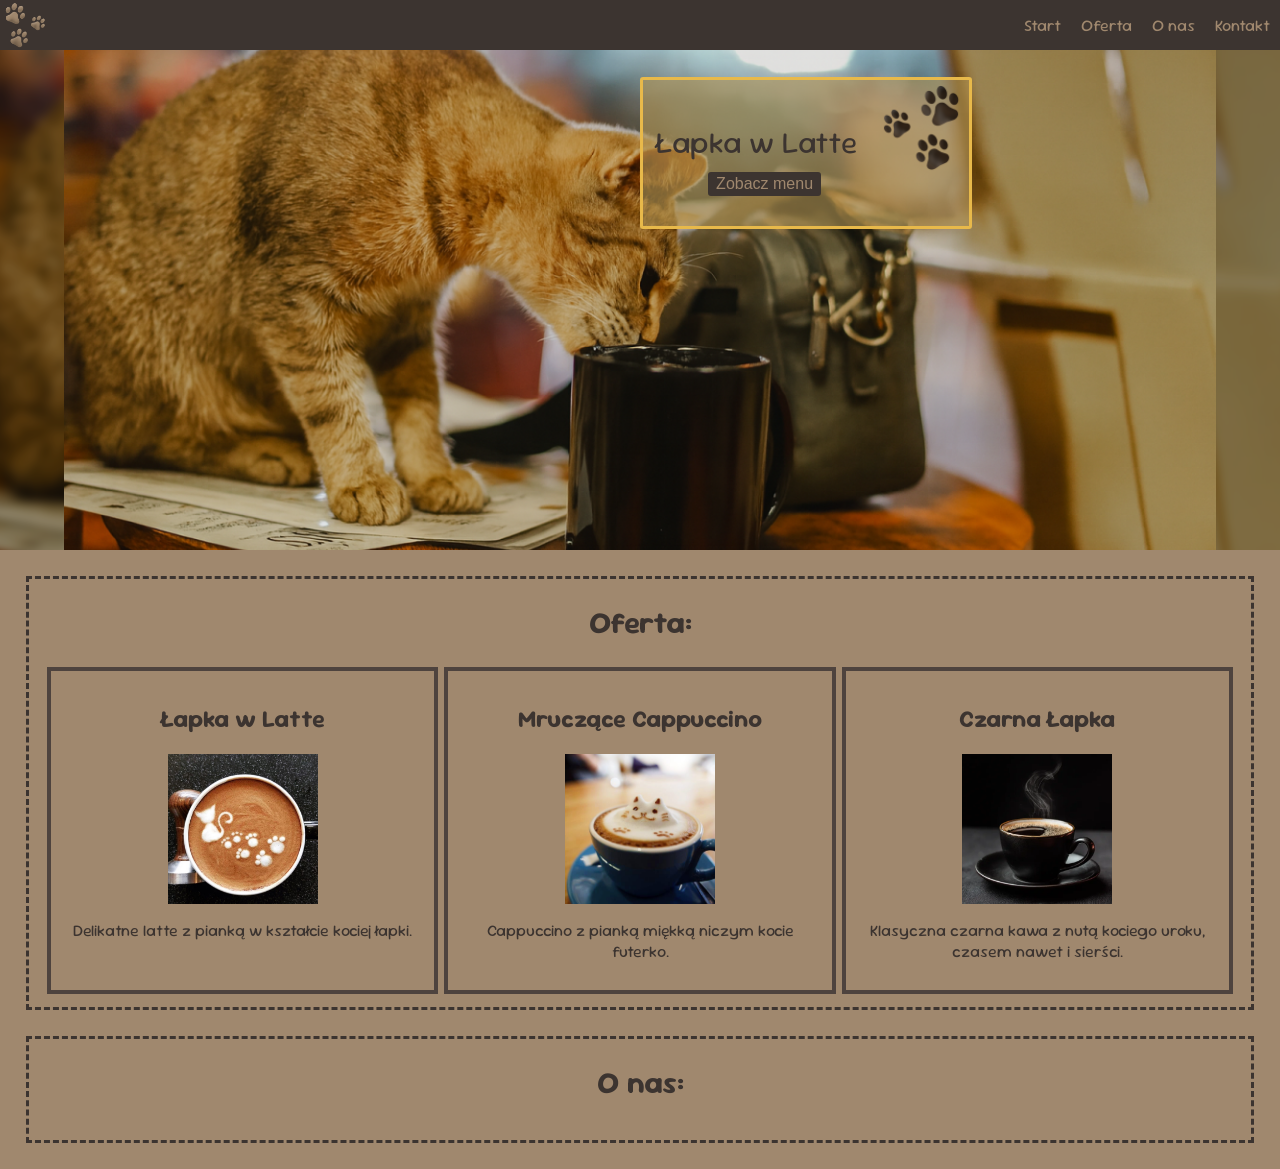
==== kawiarnia.html @ b9bc7f21 "Add files via upload" ====
<!DOCTYPE html>
<html lang="pl">
<head>
    <meta charset="UTF-8">
    <meta name="viewport" content="width=device-width, initial-scale=1.0">
    <title>kawiarnia</title>
    <link rel="stylesheet" href="stylKawiarnia.css">
    <link rel="shortcut icon" href="logo.png" type="image/x-icon">
</head>
<body>
    <nav id="main-nav">
        <img src="logo.png" alt="logo" id="logo">
        <input type="checkbox" id="menu-toggle">
        <label for="menu-toggle" class="hamburger">
            <span></span>      <!--W spanach nic nie musi być-->
            <span></span>
            <span></span>
        </label>
        <ul class="nav-links">
            <li><a href="#">Start</a></li>
            <li><a href="#">Oferta</a></li>
            <li><a href="#">O nas</a></li>
            <li><a href="#">Kontakt</a></li>
        </ul>
    </nav>

    <main id="main">
        <section id="heros">
            <span id="herobgr"></span>
            <span id="heroimg"></span>
            <div id="herotitle"> 
                <img src="lapki.png" alt="łapka">
                <p>Łapka w Latte</p>
                <a href="potemdodam"><button>Zobacz menu</button></a>
            </div>
        </section>

        <section class="container">
            <h1>Oferta:</h1>
            <section id="kawy">
                <section class="kawa">
                    <h2>Łapka w Latte</h2>
                    <img src="latte.png" alt="Latte">
                    <p>Delikatne latte z pianką w kształcie kociej łapki.</p>
                </section>
                <section class="kawa">
                    <h2>Mruczące Cappuccino</h2>
                    <img src="cappuccino.png" alt="Cappuccino">
                    <p>Cappuccino z pianką miękką niczym kocie futerko.</p>
                </section>
                <section class="kawa">
                    <h2>Czarna Łapka</h2>
                    <img src="czarna.png" alt="Czarna">
                    <p>Klasyczna czarna kawa z nutą kociego uroku, czasem nawet i sierści.</p>
                </section>
            </section>
        </section>

        <section class="container">
            <h1>O nas:</h1>
            <section id="abtus">
                <p></p>
            </section>
        </section>
    </main>
</body>
</html>
---- stylKawiarnia.css ----
@import url('https://fonts.googleapis.com/css2?family=Sour+Gummy:wght@100..900&display=swap');

* {
    scrollbar-width: none;
}

body {
    margin: 0;
    font-family: "Sour Gummy", sans-serif;
    background-color: #a0886e;
    cursor: url('cursor.png'), auto;
}

::selection {
    background-color: none;
    color: #c6ac90;
}

#logo {
    width: 50px;
}

#main-nav {
    display: flex;
    justify-content: space-between;
    align-items: center;
    background-color: #3c3430;
    position: fixed;
    top: 0;
    left: 0;
    width: 100%;
    z-index: 1000;
    padding-right: 5%;
}

.hamburger {
    display: flex;
    flex-direction: column;
    cursor: pointer;
}

.hamburger span {
    background-color: #a0886e;
    width: 25px;
    height: 3px;
    margin: 2px;
    transition: transform 0.3s, opacity 0.3s;
}

#menu-toggle {
    display: none;
}

.nav-links {
    margin: 0;
    padding: 0;
    display: flex;
    flex-direction: column;
    align-items: center;
    justify-content: center;
    box-sizing: border-box;
    list-style: none;
    position: absolute;
    width: 100%;
    left: -100%;
    top: 50px;
    transition: 0.4s;
}

#menu-toggle:checked ~ .nav-links {
    left: 0;
    background-color: #3c3430;
}

#menu-toggle:checked ~ .nav-links {left: 0;}
#menu-toggle:checked ~ .hamburger {position: relative; justify-content: center;}
#menu-toggle:checked ~ .hamburger span {position: absolute; right: 0;}
#menu-toggle:checked ~ .hamburger span:first-child {transform: rotate(45deg)}
#menu-toggle:checked ~ .hamburger span:nth-child(2) {display: none;}
#menu-toggle:checked ~ .hamburger span:nth-child(3) {transform: rotate(-45deg);}

.nav-links li {
    margin: 10px;
}

.nav-links li a {
    text-decoration: none;
    color: #a0886e;
}

.nav-links li a:hover {
    color: #c6ac90;
}

#heros {
    height: 550px;
    position: relative;
    overflow: hidden;
}

#herobgr {
    display: none;
}

#heroimg {
    background-image: url("heroimg.png");
    background-repeat: no-repeat;
    background-size: cover;
    background-position: center;
    width: 100%;
    height: 100%;
    position: absolute;
    top: 0;
}

#herotitle {
    position: relative;
    top: 14%;
    left: 50%;
    width: 100%;
    height: 100%;
    max-width: 300px;
    max-height: 120px;
    background: rgba(179, 151, 86, 0.6);
    border: 3px solid #e8b94a;
    border-radius: 3px;
    overflow: hidden;
    padding: 1%;
}

#herotitle img {
    height: 65%;
    width: auto;
    position: absolute;
    right: 0;
    top: 0;
}

#herotitle p {
    font-size: 30px;
    color: #3c3430;
}

#herotitle button {
    position: absolute;
    left: 20%;
    bottom: 20%;
    color: #a0886e;
    background-color: #3c3430;
    border: 2px solid #3c3430;
    border-radius: 3px;
    font-size: 16px;

}

#herotitle button:hover {
    transition: 0.4s;
    background-color: #4e433e;
    border-color: #4e433e;
    color: #c6ac90;
}

.container {
    position: relative;
    margin: 2%;
    padding: 1%;
    padding-top: 0;
    border: 3px solid #3c3430;
    border-style: dashed;
    text-align: center;
    color: #3c3430;
}

.container h1 {
    font-size: 30px;
}

#kawy {
    display: flex;
    justify-content: space-evenly;
}

.kawa {
    height: auto;
    max-height: 300px;
    width: 30%;
    max-width: 400px;
    border: 4px solid #4e433e;
    display: flex;
    flex-direction: column;
    align-items: center;
    padding: 1%;
}

.kawa img {
    aspect-ratio: 1 /1;
    width: 50%;
    max-width: 150px;
    max-height: 150px;
    object-fit: cover;
    transition: all 0.5s cubic-bezier(0.4, 0, 0.2, 1);
}
.kawa img:hover {
    transform: scale(1.1);
    transition: all 0.3s cubic-bezier(0.65, 0.05, 0.36, 1);
}

@media (max-width: 660px) {
    #herotitle {
        left: 4%;
        top: 70%;
    }

    #kawy {
        flex-direction: column;
        justify-content: center;
        align-items: center;
    }

    .kawa {
        margin-top: 1%;
        margin-bottom: 1%;
        width: 60%;
    }
}

@media (min-width: 768px) {
    .hamburger {
        display: none;
    }
    #main-nav {
        display: flex;
    }
    .nav-links {
        position: static;
        width: auto;
        height: auto;
        display: flex;
        flex-direction: row;
        
    }
    #heroimg {
        background-image: url("heroimg.png");
        background-repeat: no-repeat;
        background: cover;
        background-position: center;
        position: absolute;
        top: 0;
        left: 5%;
        width: 90%;
        height: 100%;
    }

    #herobgr {
        display: block;
        background-image: url("heroimg.png");
        background-repeat: no-repeat;
        background-size: cover;
        background-position: center;
        filter: blur(5px) brightness(0.8);
        inset: -30px;
        position: absolute;
    }

}
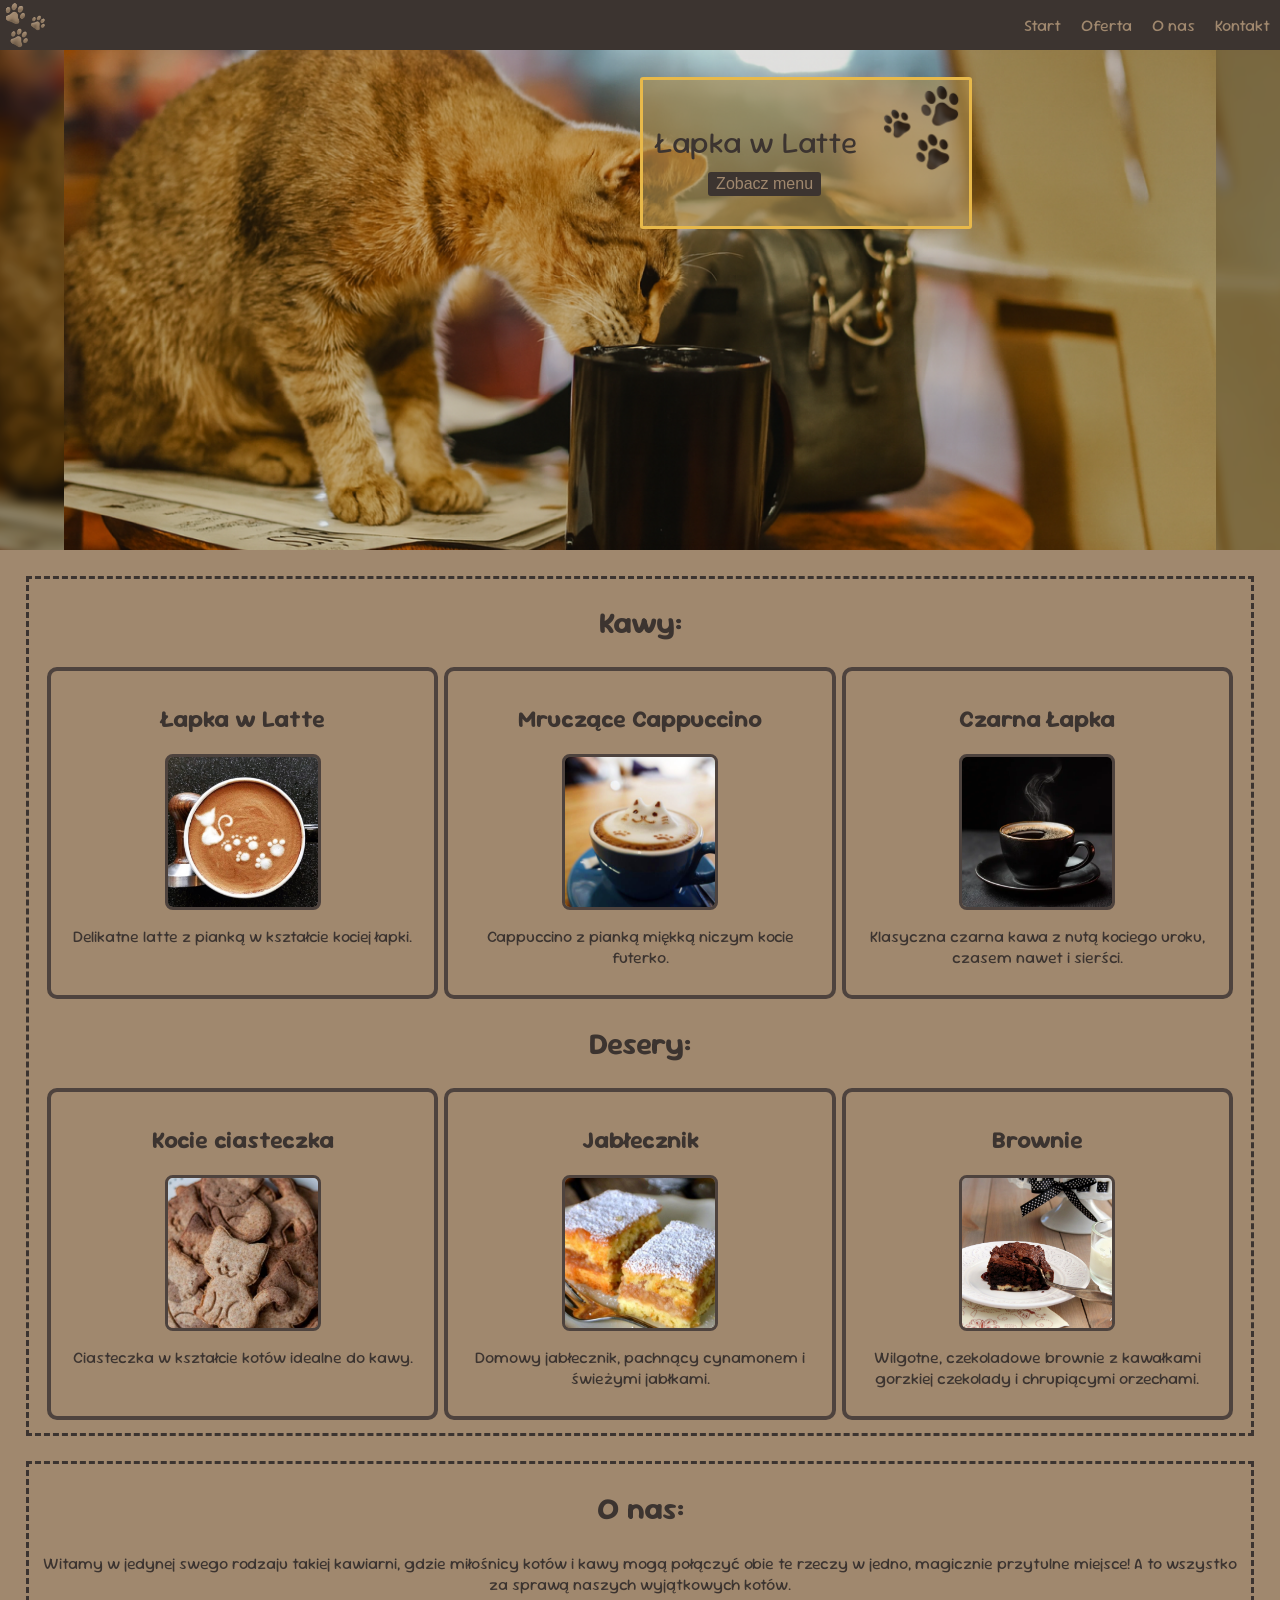
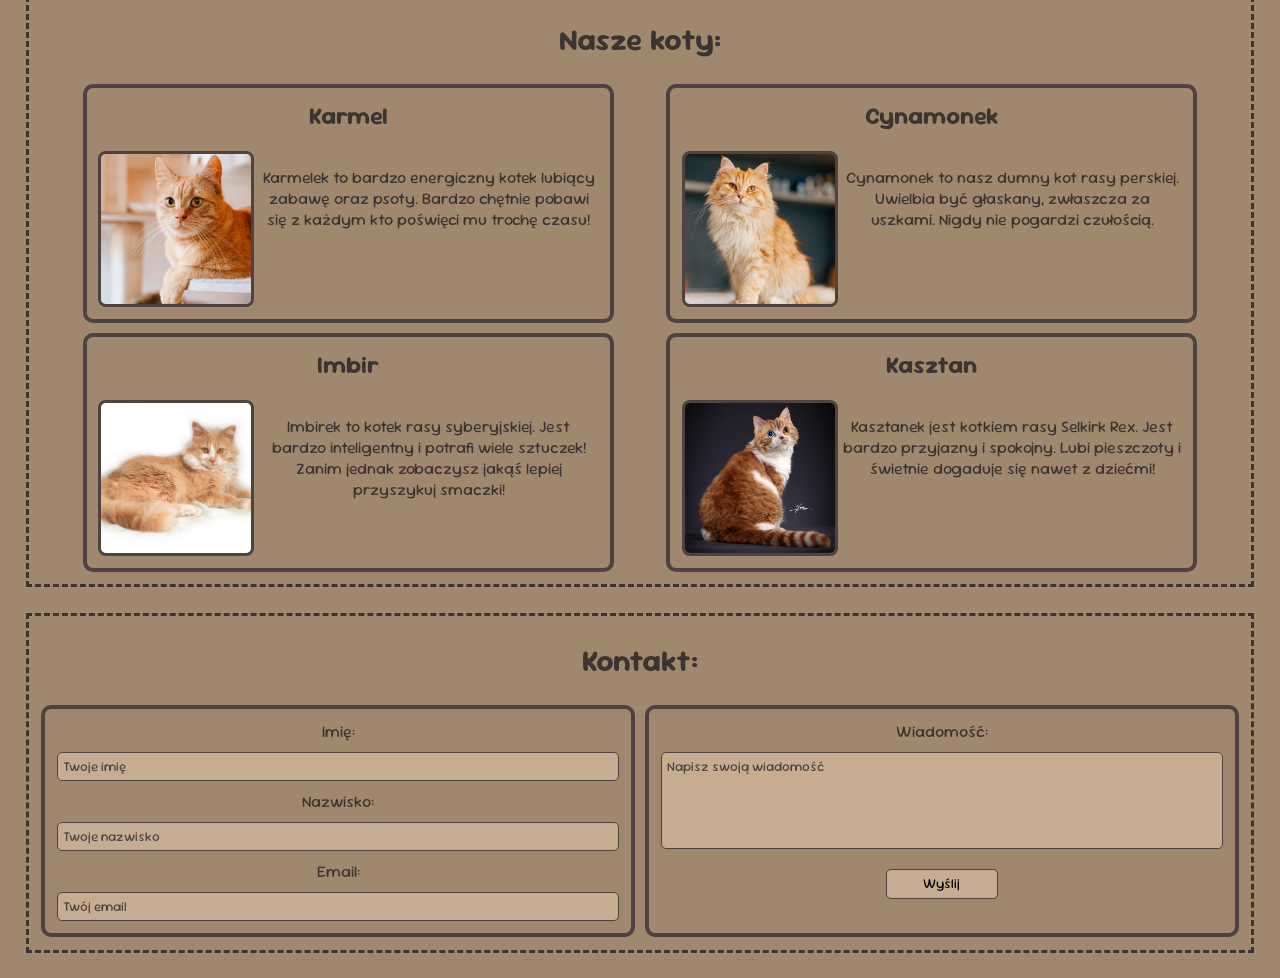
==== commit 263ce5ea: "Add files via upload kawiarnia zmiany" ====
--- a/kawiarnia.html
+++ b/kawiarnia.html
@@ -17,10 +17,10 @@
             <span></span>
         </label>
         <ul class="nav-links">
-            <li><a href="#">Start</a></li>
-            <li><a href="#">Oferta</a></li>
-            <li><a href="#">O nas</a></li>
-            <li><a href="#">Kontakt</a></li>
+            <li><a href="#heros">Start</a></li>
+            <li><a href="#oferta">Oferta</a></li>
+            <li><a href="#abtus">O nas</a></li>
+            <li><a href="#kontakt">Kontakt</a></li>
         </ul>
     </nav>
 
@@ -36,7 +36,7 @@
         </section>
 
         <section class="container">
-            <h1>Oferta:</h1>
+            <h1 id="oferta">Kawy:</h1>
             <section id="kawy">
                 <section class="kawa">
                     <h2>Łapka w Latte</h2>
@@ -54,13 +54,73 @@
                     <p>Klasyczna czarna kawa z nutą kociego uroku, czasem nawet i sierści.</p>
                 </section>
             </section>
+            <h1>Desery:</h1>
+            <section id="ciasta">
+                <section class="ciasto">
+                    <h2>Kocie ciasteczka</h2>
+                    <img src="ciastka.png" alt="Ciasteczka">
+                    <p>Ciasteczka w kształcie kotów idealne do kawy.</p>
+                </section>
+                <section class="ciasto">
+                    <h2>Jabłecznik</h2>
+                    <img src="jablecznik.png" alt="Jabłecznik">
+                    <p>Domowy jabłecznik, pachnący cynamonem i świeżymi jabłkami.</p>
+                </section>
+                <section class="ciasto">
+                    <h2>Brownie</h2>
+                    <img src="brownie.png" alt="Brownie">
+                    <p>Wilgotne, czekoladowe brownie z kawałkami gorzkiej czekolady i chrupiącymi orzechami.</p>
+                </section>
+            </section>
         </section>
 
         <section class="container">
             <h1>O nas:</h1>
             <section id="abtus">
-                <p></p>
+                <p>Witamy w jedynej swego rodzaju takiej kawiarni, gdzie miłośnicy kotów i kawy mogą połączyć obie te rzeczy w jedno, magicznie przytulne miejsce! A to wszystko za sprawą naszych wyjątkowych kotów.</p>
             </section>
+            <h1>Nasze koty:</h1>
+            <section id="koty">
+                <section class="kot">
+                    <h2>Karmel</h2>
+                    <img src="karmel.png" alt="Karmelek">
+                    <p>Karmelek to bardzo energiczny kotek lubiący zabawę oraz psoty. Bardzo chętnie pobawi się z każdym kto poświęci mu trochę czasu!</p>
+                </section>
+                <section class="kot">
+                    <h2>Cynamonek</h2>
+                    <img src="cynamonek.png" alt="Cynamonek">
+                    <p>Cynamonek to nasz dumny kot rasy perskiej. Uwielbia być głaskany, zwłaszcza za uszkami. Nigdy nie pogardzi czułością.</p>
+                </section>
+                <section class="kot">
+                    <h2>Imbir</h2>
+                    <img src="imbir.png" alt="Imbir">
+                    <p>Imbirek to kotek rasy syberyjskiej. Jest bardzo inteligentny i potrafi wiele sztuczek! Zanim jednak zobaczysz jakąś lepiej przyszykuj smaczki!</p>
+                </section>
+                <section class="kot">
+                    <h2>Kasztan</h2>
+                    <img src="kasztan.png" alt="Kasztanek">
+                    <p>Kasztanek jest kotkiem rasy Selkirk Rex. Jest bardzo przyjazny i spokojny. Lubi pieszczoty i świetnie dogaduje się nawet z dziećmi!</p>
+                </section>
+            </section>
+        </section>
+
+        <section class="container">
+            <h1>Kontakt:</h1>
+            <form action="#" method="post" id="kontakt">
+                <section id="lewa">
+                    <label for="imie">Imię:</label>
+                    <input type="text" id="imie" name="imie" placeholder="Twoje imię" required>
+                    <label for="nazwisko">Nazwisko:</label>
+                    <input type="text" id="nazwisko" name="nazwisko" placeholder="Twoje nazwisko" required>
+                    <label for="email">Email:</label>
+                    <input type="email" name="email" id="email" placeholder="Twój email" required>
+                </section>
+                <section id="prawa">
+                    <label for="wiad">Wiadomość:</label>
+                    <textarea name="wiad" id="wiad" placeholder="Napisz swoją wiadomość" rows="5" required></textarea>
+                    <button type="submit">Wyślij</button>
+                </section>
+            </form>
         </section>
     </main>
 </body>
--- a/stylKawiarnia.css
+++ b/stylKawiarnia.css
@@ -2,12 +2,17 @@
 
 * {
     scrollbar-width: none;
+    scroll-behavior: smooth;
 }
 
 body {
     margin: 0;
     font-family: "Sour Gummy", sans-serif;
     background-color: #a0886e;
+    cursor: url('cursor.png'), auto;
+}
+
+:hover {
     cursor: url('cursor.png'), auto;
 }
 
@@ -175,32 +180,137 @@
     font-size: 30px;
 }
 
-#kawy {
+#kawy, #ciasta {
     display: flex;
     justify-content: space-evenly;
 }
 
-.kawa {
+#koty {
+    display: flex;
+    flex-wrap: wrap;
+    gap: 10px;
+    justify-content: space-evenly;
+}
+
+.kawa, .ciasto, .kot{
     height: auto;
     max-height: 300px;
     width: 30%;
     max-width: 400px;
     border: 4px solid #4e433e;
+    border-radius: 10px;
     display: flex;
     flex-direction: column;
     align-items: center;
     padding: 1%;
 }
 
-.kawa img {
+.kot {
+    flex: 1 1 calc(50% - 20px);
+    flex-direction: row;
+    flex-wrap: wrap;
+    gap: 1%;
+    align-items: flex-start;
+    max-height: 400px;
+    width: 100%;
+    max-width: 500px;
+}
+
+.kot h2 {
+    flex-basis: 100%;
+    margin-top: 0;
+}
+
+.kawa img, .ciasto img, .kot img {
     aspect-ratio: 1 /1;
     width: 50%;
     max-width: 150px;
     max-height: 150px;
     object-fit: cover;
     transition: all 0.5s cubic-bezier(0.4, 0, 0.2, 1);
-}
-.kawa img:hover {
+    border: 3px solid #4e433e;
+    border-radius: 5%;
+}
+
+.kot img {
+    order: 1;
+}
+
+.kot p {
+    flex: 1;
+    order: 2;
+}
+
+.kawa img:hover, .ciasto img:hover, .kot img:hover {
+    transform: scale(1.1);
+    transition: all 0.3s cubic-bezier(0.65, 0.05, 0.36, 1);
+}
+
+#kontakt {
+    display: flex;
+    flex-direction: row;
+    flex-wrap: wrap;
+    gap: 10px;
+    max-width: 100%;
+    box-sizing: border-box;
+    overflow-x: hidden;
+}
+
+#lewa, #prawa {
+    display: flex;
+    flex: 1 1 0;
+    flex-direction: column;
+    gap: 10px;
+    border: 4px solid #4e433e;
+    border-radius: 10px;
+    box-sizing: border-box;
+    padding: 1%;
+    min-width: 0;
+}
+
+input, textarea {
+    padding: 5px;
+    border: 1px solid #4e433e;
+    border-radius: 5px;
+    background: #c6ac90;
+    color: #3c3430;
+    font-family: "Sour Gummy", sans-serif;
+    width: 100%;
+    box-sizing: border-box;
+}
+
+textarea {
+    resize: none;
+}
+
+input::selection, textarea::selection {
+    background-color: #a0886e;
+}
+
+input::placeholder, textarea::placeholder {
+    color: #4e433e;
+}
+
+input:focus, textarea:focus {
+    outline: none;
+    box-shadow: 0 0 5px #4e433e;
+}
+
+#kontakt button {
+    margin-top: 10px;
+    align-self: center;
+    width: 20%;
+    padding: 1%;
+    background-color: #c6ac90;
+    border: 1px solid #4e433e;
+    border-radius: 5px;
+    font-family: "Sour Gummy", sans-serif;
+}
+
+#kontakt button:hover {
+    box-shadow: 0 0 5px #4e433e;
+    background-color: #bd976e;
+    color: #3c3430;
     transform: scale(1.1);
     transition: all 0.3s cubic-bezier(0.65, 0.05, 0.36, 1);
 }
@@ -211,16 +321,49 @@
         top: 70%;
     }
 
-    #kawy {
+    #kawy, #ciasta {
         flex-direction: column;
         justify-content: center;
         align-items: center;
     }
 
-    .kawa {
+    .kawa, .ciasto, .kot {
         margin-top: 1%;
         margin-bottom: 1%;
         width: 60%;
+    }
+
+    .kot {
+        justify-content: center;
+    }
+
+    .kot img, .kot p {
+        flex-basis: 100%;
+        order: initial;
+    }
+
+    #kontakt {
+        flex-direction: column;
+        gap: 10px;
+        border: 4px solid #4e433e;
+        border-radius: 10px;
+    }
+
+    #lewa, #prawa {
+        flex-basis: 100%;
+        border: none;
+    }
+
+    #lewa {
+        order: 1;
+    }
+
+    #prawa {
+        order: 2;
+    }
+
+    #kontakt button {
+        margin-top: 0;
     }
 }
 
